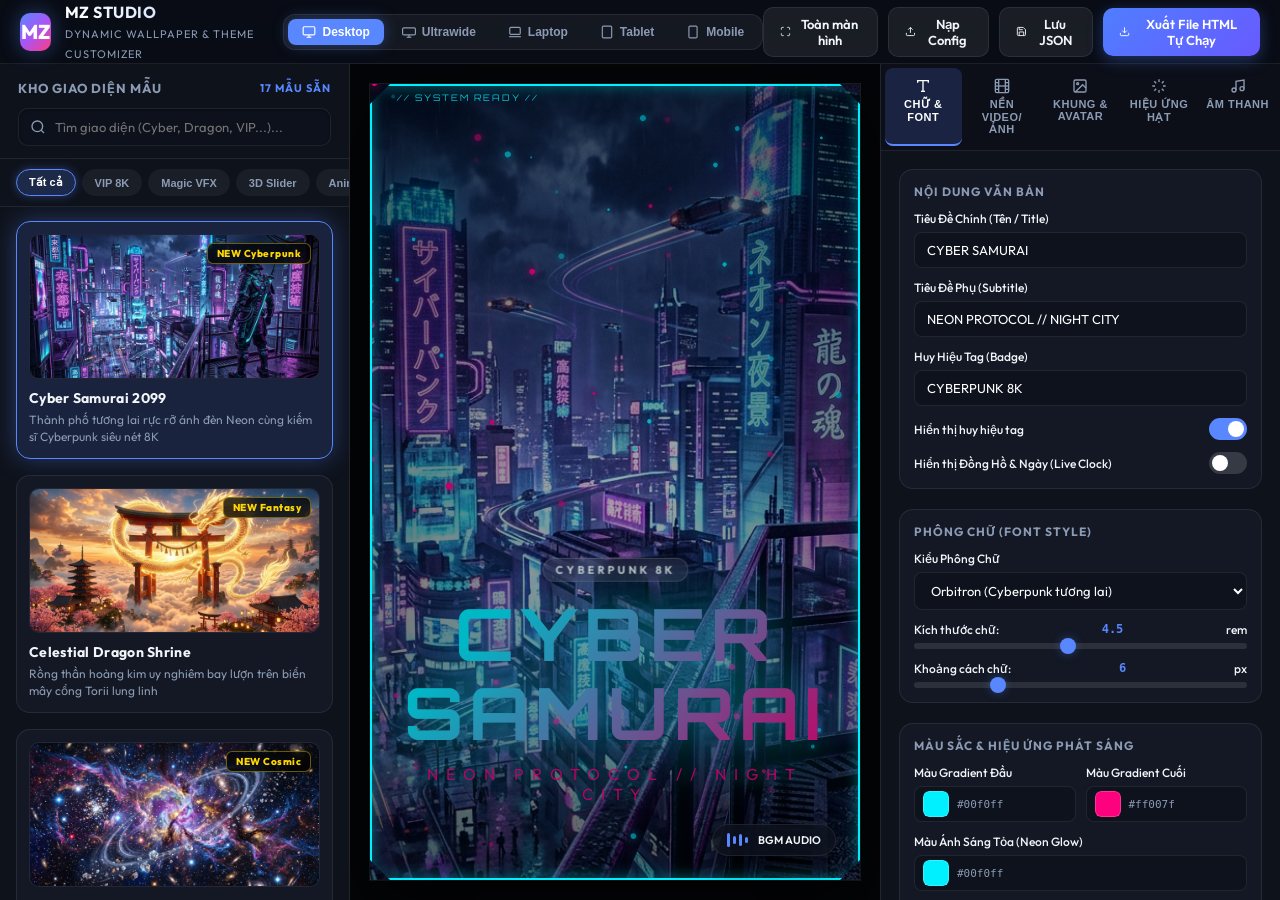
==== index.html @ a90c3aea "demo src" ====
<!DOCTYPE html>
<html lang="vi">
<head>
    <meta charset="UTF-8">
    <meta name="viewport" content="width=device-width, initial-scale=1.0">
    <title>MZ Studio - Trình Tùy Chỉnh & Đóng Gói Giao Diện Wallpaper Động</title>
    <meta name="description" content="MZ Studio - Nền tảng đóng gói và tùy biến toàn diện giao diện hình nền động tương tác, đổi tên, font chữ, video nền, ảnh, khung viền và hiệu ứng hạt canvas 60fps.">

    <!-- CSS Design System -->
    <link rel="stylesheet" href="studio/css/fonts.css">
    <link rel="stylesheet" href="studio/css/frames.css">
    <link rel="stylesheet" href="studio/css/studio.css">
</head>
<body>
    <!-- 1. Top Header -->
    <header class="app-header">
        <div class="brand-section">
            <div class="brand-logo">MZ</div>
            <div class="brand-info">
                <h1>MZ STUDIO</h1>
                <span>Dynamic Wallpaper & Theme Customizer</span>
            </div>
        </div>

        <!-- Center Viewport Switcher -->
        <div class="device-switcher">
            <button class="device-btn active" data-view="desktop" title="Chế độ Màn hình Desktop (16:9)">
                <svg width="14" height="14" viewBox="0 0 24 24" fill="none" stroke="currentColor" stroke-width="2"><rect x="2" y="3" width="20" height="14" rx="2"/><line x1="8" y1="21" x2="16" y2="21"/><line x1="12" y1="17" x2="12" y2="21"/></svg>
                Desktop
            </button>
            <button class="device-btn" data-view="ultrawide" title="Chế độ Ultrawide (21:9)">
                <svg width="14" height="14" viewBox="0 0 24 24" fill="none" stroke="currentColor" stroke-width="2"><rect x="1" y="5" width="22" height="12" rx="2"/><line x1="8" y1="21" x2="16" y2="21"/><line x1="12" y1="17" x2="12" y2="21"/></svg>
                Ultrawide
            </button>
            <button class="device-btn" data-view="laptop" title="Chế độ Laptop (1366x768)">
                <svg width="14" height="14" viewBox="0 0 24 24" fill="none" stroke="currentColor" stroke-width="2"><rect x="3" y="4" width="18" height="12" rx="2"/><path d="M2 20h20"/></svg>
                Laptop
            </button>
            <button class="device-btn" data-view="tablet" title="Chế độ Máy tính bảng (Tablet)">
                <svg width="14" height="14" viewBox="0 0 24 24" fill="none" stroke="currentColor" stroke-width="2"><rect x="4" y="2" width="16" height="20" rx="2"/><line x1="12" y1="18" x2="12.01" y2="18"/></svg>
                Tablet
            </button>
            <button class="device-btn" data-view="mobile" title="Chế độ Điện thoại (Mobile)">
                <svg width="14" height="14" viewBox="0 0 24 24" fill="none" stroke="currentColor" stroke-width="2"><rect x="5" y="2" width="14" height="20" rx="2"/><line x1="12" y1="18" x2="12.01" y2="18"/></svg>
                Mobile
            </button>
        </div>

        <!-- Header Actions -->
        <div class="header-actions">
            <button class="btn btn-secondary" id="btn-fullscreen" title="Xem toàn màn hình (Phím F)">
                <svg width="15" height="15" viewBox="0 0 24 24" fill="none" stroke="currentColor" stroke-width="2"><path d="M8 3H5a2 2 0 0 0-2 2v3m18 0V5a2 2 0 0 0-2-2h-3m0 18h3a2 2 0 0 0 2-2v-3M3 16v3a2 2 0 0 0 2 2h3"/></svg>
                Toàn màn hình
            </button>
            <button class="btn btn-secondary" id="btn-import-json" title="Nhập cấu hình preset JSON">
                <svg width="15" height="15" viewBox="0 0 24 24" fill="none" stroke="currentColor" stroke-width="2"><path d="M21 15v4a2 2 0 0 1-2 2H5a2 2 0 0 1-2-2v-4"/><polyline points="17 8 12 3 7 8"/><line x1="12" y1="3" x2="12" y2="15"/></svg>
                Nạp Config
            </button>
            <button class="btn btn-secondary" id="btn-export-json" title="Lưu cấu hình preset JSON">
                <svg width="15" height="15" viewBox="0 0 24 24" fill="none" stroke="currentColor" stroke-width="2"><path d="M19 21H5a2 2 0 0 1-2-2V5a2 2 0 0 1 2-2h11l5 5v11a2 2 0 0 1-2 2z"/><polyline points="17 21 17 13 7 13 7 21"/><polyline points="7 3 7 8 15 8"/></svg>
                Lưu JSON
            </button>
            <button class="btn btn-primary" id="btn-export-html" title="Xuất file HTML độc lập chứa đầy đủ code & thiết lập của bạn">
                <svg width="15" height="15" viewBox="0 0 24 24" fill="none" stroke="currentColor" stroke-width="2"><path d="M21 15v4a2 2 0 0 1-2 2H5a2 2 0 0 1-2-2v-4"/><polyline points="7 10 12 15 17 10"/><line x1="12" y1="15" x2="12" y2="3"/></svg>
                Xuất File HTML Tự Chạy
            </button>
            <input type="file" id="json-file-input" accept=".json" style="display: none;">
        </div>
    </header>

    <!-- 2. Main Studio Layout -->
    <main class="app-layout">
        <!-- Left Sidebar: Template Catalog -->
        <aside class="sidebar-templates">
            <div class="sidebar-header">
                <div class="sidebar-title">
                    <span>Kho Giao Diện Mẫu</span>
                    <span style="font-size: 11px; color: var(--primary);">17 Mẫu Sẵn</span>
                </div>
                <div class="search-box">
                    <svg viewBox="0 0 24 24" fill="none" stroke="currentColor" stroke-width="2"><circle cx="11" cy="11" r="8"/><line x1="21" y1="21" x2="16.65" y2="16.65"/></svg>
                    <input type="text" id="template-search" placeholder="Tìm giao diện (Cyber, Dragon, VIP...)...">
                </div>
            </div>

            <!-- Category Filter Tags -->
            <div class="filter-tabs" id="filter-tabs">
                <button class="filter-tag active" data-filter="all">Tất cả</button>
                <button class="filter-tag" data-filter="vip">VIP 8K</button>
                <button class="filter-tag" data-filter="vfx">Magic VFX</button>
                <button class="filter-tag" data-filter="gallery">3D Slider</button>
                <button class="filter-tag" data-filter="anime">Anime FX</button>
                <button class="filter-tag" data-filter="parallax">Parallax 3D</button>
            </div>

            <!-- Templates List Container -->
            <div class="templates-list" id="templates-list"></div>
        </aside>

        <!-- Center Stage: Realtime Live Viewport -->
        <section class="stage-container">
            <div class="viewport-wrapper viewport-desktop" id="viewport-wrapper">
                <!-- Actual Live Screen Container -->
                <div class="live-screen" id="live-screen">
                    <!-- Background Media -->
                    <div class="live-bg-container">
                        <video id="live-bg-video" autoplay loop muted playsinline src="video/holy.mp4" class="live-bg-video" style="display: none;"></video>
                        <img id="live-bg-image" src="image/cyber_samurai_city.jpg" alt="Live Background" class="live-bg-image">
                        <div class="ambient-backdrop" id="live-ambient-backdrop" style="display: none;"></div>
                        <div class="parallax-wrap" id="live-parallax-wrap" style="display: none;"></div>
                    </div>

                    <!-- Dark Vignette Overlay -->
                    <div class="live-overlay" id="live-overlay"></div>

                    <!-- 60FPS Interactive Canvas -->
                    <canvas id="live-canvas" class="live-canvas"></canvas>

                    <!-- 3D Slider Container -->
                    <div class="slider-3d-wrap" id="live-slider-3d" style="display: none;"></div>
                    <div class="thumb-nav-bar" id="live-thumb-nav" style="display: none;"></div>

                    <!-- Frame & Border Container -->
                    <div class="custom-frame-container frame-cyber-hud" id="live-frame-container" style="position: absolute; top:0; left:0; width:100%; height:100%; pointer-events:none; z-index:10;"></div>

                    <!-- Custom Character Avatar Overlay -->
                    <div class="avatar-overlay-wrapper" id="live-avatar-wrapper" style="display: none;">
                        <img id="live-avatar-img" src="" class="avatar-img-element" alt="Custom Avatar">
                    </div>

                    <!-- Live Clock / Date Widget -->
                    <div id="live-clock-container" style="display: none; position: absolute; top: 30px; left: 50%; transform: translateX(-50%); z-index: 9; text-align: center; pointer-events: none;">
                        <div id="live-clock-time" style="font-family: 'Orbitron', monospace; font-size: 2.2rem; font-weight: 700; color: #fff; text-shadow: 0 0 20px rgba(0, 240, 255, 0.7); letter-spacing: 4px;">00:00:00</div>
                        <div id="live-clock-date" style="font-size: 0.85rem; color: #a5c9ff; text-transform: uppercase; letter-spacing: 3px; margin-top: 4px;">CHỦ NHẬT</div>
                    </div>

                    <!-- Live Typography Text Container -->
                    <div class="live-text-container" id="live-text-container">
                        <span class="live-badge-tag" id="live-badge-tag">CYBERPUNK 8K</span>
                        <h1 class="live-main-title" id="live-main-title">CYBER SAMURAI</h1>
                        <p class="live-sub-title" id="live-sub-title">NEON PROTOCOL // NIGHT CITY</p>
                    </div>

                    <!-- Audio Player Pill -->
                    <div class="audio-player-pill" id="live-audio-pill" title="Nhấp để Phát/Tắt Âm Thanh">
                        <div class="audio-wave">
                            <span></span><span></span><span></span><span></span>
                        </div>
                        <span style="font-size: 11px; font-weight: 600;">BGM AUDIO</span>
                    </div>
                </div>
            </div>
        </section>

        <!-- Right Sidebar: Comprehensive Inspector Customizer -->
        <aside class="inspector-customizer">
            <!-- Inspector Tabs -->
            <nav class="inspector-tabs">
                <button class="tab-btn active" data-tab="tab-text">
                    <svg viewBox="0 0 24 24" fill="none" stroke="currentColor" stroke-width="2"><polyline points="4 7 4 4 20 4 20 7"/><line x1="9" y1="20" x2="15" y2="20"/><line x1="12" y1="4" x2="12" y2="20"/></svg>
                    Chữ & Font
                </button>
                <button class="tab-btn" data-tab="tab-media">
                    <svg viewBox="0 0 24 24" fill="none" stroke="currentColor" stroke-width="2"><rect x="2" y="2" width="20" height="20" rx="2.18" ry="2.18"/><line x1="7" y1="2" x2="7" y2="22"/><line x1="17" y1="2" x2="17" y2="22"/><line x1="2" y1="12" x2="22" y2="12"/><line x1="2" y1="7" x2="7" y2="7"/><line x1="2" y1="17" x2="7" y2="17"/><line x1="17" y1="17" x2="22" y2="17"/><line x1="17" y1="7" x2="22" y2="7"/></svg>
                    Nền Video/Ảnh
                </button>
                <button class="tab-btn" data-tab="tab-frame">
                    <svg viewBox="0 0 24 24" fill="none" stroke="currentColor" stroke-width="2"><rect x="3" y="3" width="18" height="18" rx="2"/><circle cx="8.5" cy="8.5" r="1.5"/><polyline points="21 15 16 10 5 21"/></svg>
                    Khung & Avatar
                </button>
                <button class="tab-btn" data-tab="tab-vfx">
                    <svg viewBox="0 0 24 24" fill="none" stroke="currentColor" stroke-width="2"><path d="M12 2v4M12 18v4M4.93 4.93l2.83 2.83M16.24 16.24l2.83 2.83M2 12h4M18 12h4M4.93 19.07l2.83-2.83M16.24 7.76l2.83-2.83"/></svg>
                    Hiệu Ứng Hạt
                </button>
                <button class="tab-btn" data-tab="tab-audio">
                    <svg viewBox="0 0 24 24" fill="none" stroke="currentColor" stroke-width="2"><path d="M9 18V5l12-2v13"/><circle cx="6" cy="18" r="3"/><circle cx="18" cy="16" r="3"/></svg>
                    Âm Thanh
                </button>
            </nav>

            <!-- Inspector Content Body -->
            <div class="inspector-content">
                <!-- TAB 1: Typography & Text -->
                <div class="tab-panel active" id="tab-text">
                    <div class="control-group">
                        <div class="group-title">Nội Dung Văn Bản</div>
                        <div class="form-row">
                            <label class="form-label" for="input-title">Tiêu Đề Chính (Tên / Title)</label>
                            <input type="text" class="input-text" id="input-title" value="CYBER SAMURAI" placeholder="Nhập tên của bạn...">
                        </div>
                        <div class="form-row">
                            <label class="form-label" for="input-subtitle">Tiêu Đề Phụ (Subtitle)</label>
                            <input type="text" class="input-text" id="input-subtitle" value="NEON PROTOCOL // NIGHT CITY" placeholder="Nhập mô tả / slogan...">
                        </div>
                        <div class="form-row">
                            <label class="form-label" for="input-badge">Huy Hiệu Tag (Badge)</label>
                            <input type="text" class="input-text" id="input-badge" value="CYBERPUNK 8K" placeholder="VD: VIP EDITION, PRO...">
                        </div>
                        <div class="toggle-row">
                            <label class="form-label" for="input-show-badge" style="margin:0;">Hiển thị huy hiệu tag</label>
                            <label class="switch">
                                <input type="checkbox" id="input-show-badge" checked>
                                <span class="slider-switch"></span>
                            </label>
                        </div>
                        <div class="toggle-row">
                            <label class="form-label" for="input-show-clock" style="margin:0;">Hiển thị Đồng Hồ & Ngày (Live Clock)</label>
                            <label class="switch">
                                <input type="checkbox" id="input-show-clock">
                                <span class="slider-switch"></span>
                            </label>
                        </div>
                    </div>

                    <div class="control-group">
                        <div class="group-title">Phông Chữ (Font Style)</div>
                        <div class="form-row">
                            <label class="form-label" for="select-font">Kiểu Phông Chữ</label>
                            <select class="select-input" id="select-font">
                                <option value="'Orbitron', sans-serif">Orbitron (Cyberpunk tương lai)</option>
                                <option value="'Cinzel Decorative', serif">Cinzel Decorative (Hoàng gia quyền quý)</option>
                                <option value="'Great Vibes', cursive">Great Vibes (Nghệ thuật thư pháp mềm mại)</option>
                                <option value="'Dancing Script', cursive">Dancing Script (Viết tay lãng mạn)</option>
                                <option value="'Montserrat', sans-serif">Montserrat (Hiện đại chuẩn quốc tế)</option>
                                <option value="'Playfair Display', serif">Playfair Display (Sang trọng thanh lịch)</option>
                                <option value="'Outfit', sans-serif">Outfit (Tối giản cao cấp)</option>
                                <option value="'Press Start 2P', cursive">Press Start 2P (Pixel Retro 8-bit)</option>
                            </select>
                        </div>
                        <div class="form-row">
                            <label class="form-label" for="slider-font-size">Kích thước chữ: <span class="val-badge" id="slider-font-size-val">4.5</span>rem</label>
                            <input type="range" class="range-slider" id="slider-font-size" min="1.5" max="8.0" step="0.1" value="4.5">
                        </div>
                        <div class="form-row">
                            <label class="form-label" for="slider-letter-spacing">Khoảng cách chữ: <span class="val-badge" id="slider-letter-spacing-val">6</span>px</label>
                            <input type="range" class="range-slider" id="slider-letter-spacing" min="0" max="25" step="1" value="6">
                        </div>
                    </div>

                    <div class="control-group">
                        <div class="group-title">Màu Sắc & Hiệu Ứng Phát Sáng</div>
                        <div class="color-picker-grid">
                            <div class="form-row">
                                <label class="form-label" for="color-start">Màu Gradient Đầu</label>
                                <div class="color-input-wrap">
                                    <input type="color" id="color-start" value="#00f0ff">
                                    <span class="color-hex">#00f0ff</span>
                                </div>
                            </div>
                            <div class="form-row">
                                <label class="form-label" for="color-end">Màu Gradient Cuối</label>
                                <div class="color-input-wrap">
                                    <input type="color" id="color-end" value="#ff007f">
                                    <span class="color-hex">#ff007f</span>
                                </div>
                            </div>
                        </div>
                        <div class="form-row">
                            <label class="form-label" for="color-glow">Màu Ánh Sáng Tỏa (Neon Glow)</label>
                            <div class="color-input-wrap">
                                <input type="color" id="color-glow" value="#00f0ff">
                                <span class="color-hex">#00f0ff</span>
                            </div>
                        </div>
                        <div class="form-row">
                            <label class="form-label" for="slider-glow-blur">Độ Tỏa Sáng (Glow Radius): <span class="val-badge" id="slider-glow-blur-val">30</span>px</label>
                            <input type="range" class="range-slider" id="slider-glow-blur" min="0" max="60" step="1" value="30">
                        </div>
                    </div>

                    <div class="control-group">
                        <div class="group-title">Vị Trí & Căn Lề Chữ</div>
                        <div class="form-row">
                            <label class="form-label">Căn lề (Alignment)</label>
                            <div style="display: flex; gap: 6px;">
                                <button type="button" class="btn btn-secondary align-btn" data-align="left" style="flex:1;">Trái</button>
                                <button type="button" class="btn btn-secondary align-btn active" data-align="center" style="flex:1;">Giữa</button>
                                <button type="button" class="btn btn-secondary align-btn" data-align="right" style="flex:1;">Phải</button>
                            </div>
                        </div>
                        <div class="form-row">
                            <label class="form-label" for="slider-text-y">Vị trí Dọc (Trục Y): <span class="val-badge" id="slider-text-y-val">75</span>%</label>
                            <input type="range" class="range-slider" id="slider-text-y" min="10" max="90" step="1" value="75">
                        </div>
                        <div class="form-row">
                            <label class="form-label" for="slider-text-x">Vị trí Ngang (Trục X): <span class="val-badge" id="slider-text-x-val">50</span>%</label>
                            <input type="range" class="range-slider" id="slider-text-x" min="10" max="90" step="1" value="50">
                        </div>
                    </div>
                </div>

                <!-- TAB 2: Media Backgrounds -->
                <div class="tab-panel" id="tab-media">
                    <div class="control-group">
                        <div class="group-title">Chế Độ Nền</div>
                        <div class="form-row">
                            <label class="form-label" for="select-bg-type">Loại Nền Hiển Thị</label>
                            <select class="select-input" id="select-bg-type">
                                <option value="image">Nền Hình Ảnh Đơn (Single Image 8K)</option>
                                <option value="video">Nền Video MP4 Động (Looping Video)</option>
                                <option value="slider_3d">Thẻ Ảnh 3D Perspective Coverflow (3D Slider)</option>
                                <option value="parallax">Không Gian Đa Lớp 3D (Multi-layer Parallax)</option>
                            </select>
                        </div>
                    </div>

                    <div class="control-group">
                        <div class="group-title">Kho Hình Ảnh Nghệ Thuật 8K & Thư Viện</div>
                        <div class="preset-thumb-grid" id="image-preset-grid"></div>
                        <div class="form-row" style="margin-top:8px;">
                            <label class="form-label" for="input-image-url">Đường Dẫn / Link Hình Ảnh</label>
                            <input type="text" class="input-text" id="input-image-url" value="image/cyber_samurai_city.jpg" placeholder="Nhập đường dẫn ảnh...">
                        </div>
                        <div class="file-dropzone" id="dropzone-image">
                            <svg viewBox="0 0 24 24" fill="none" stroke="currentColor" stroke-width="2"><path d="M21 15v4a2 2 0 0 1-2 2H5a2 2 0 0 1-2-2v-4"/><polyline points="17 8 12 3 7 8"/><line x1="12" y1="3" x2="12" y2="15"/></svg>
                            <p><strong>Tải lên Hình Ảnh PNG/JPG tùy ý</strong> hoặc kéo thả file</p>
                            <input type="file" id="file-image-input" accept="image/*" style="display:none;">
                        </div>
                    </div>

                    <div class="control-group">
                        <div class="group-title">Kho Video Có Sẵn Trong Dự Án</div>
                        <div class="preset-thumb-grid" id="video-preset-grid"></div>
                        <div class="form-row" style="margin-top:8px;">
                            <label class="form-label" for="input-video-url">Đường Dẫn / Link Video Trực Tiếp</label>
                            <input type="text" class="input-text" id="input-video-url" value="video/holy.mp4" placeholder="Nhập đường dẫn video...">
                        </div>
                        <div class="file-dropzone" id="dropzone-video">
                            <svg viewBox="0 0 24 24" fill="none" stroke="currentColor" stroke-width="2"><path d="M21 15v4a2 2 0 0 1-2 2H5a2 2 0 0 1-2-2v-4"/><polyline points="17 8 12 3 7 8"/><line x1="12" y1="3" x2="12" y2="15"/></svg>
                            <p><strong>Tải lên Video MP4 tùy ý</strong> hoặc kéo thả file vào đây</p>
                            <input type="file" id="file-video-input" accept="video/mp4,video/webm" style="display:none;">
                        </div>
                    </div>

                    <div class="control-group">
                        <div class="group-title">Cấu Hình Lớp Parallax 3D (Nếu chọn Parallax)</div>
                        <div class="form-row">
                            <label class="form-label" for="input-parallax-layer-0">Lớp 1: Hậu cảnh xa (Bầu trời/Núi)</label>
                            <input type="text" class="input-text" id="input-parallax-layer-0" placeholder="Link ảnh hậu cảnh...">
                        </div>
                        <div class="form-row">
                            <label class="form-label" for="input-parallax-layer-1">Lớp 2: Trung cảnh (Rừng/Công trình)</label>
                            <input type="text" class="input-text" id="input-parallax-layer-1" placeholder="Link ảnh trung cảnh (PNG)...">
                        </div>
                    </div>

                    <div class="control-group">
                        <div class="group-title">Bộ Lọc Màu & Độ Sáng Video/Ảnh</div>
                        <div class="form-row">
                            <label class="form-label" for="slider-brightness">Độ sáng (Brightness): <span class="val-badge" id="slider-brightness-val">1.05</span></label>
                            <input type="range" class="range-slider" id="slider-brightness" min="0.3" max="2.0" step="0.05" value="1.05">
                        </div>
                        <div class="form-row">
                            <label class="form-label" for="slider-contrast">Độ tương phản (Contrast): <span class="val-badge" id="slider-contrast-val">1.1</span></label>
                            <input type="range" class="range-slider" id="slider-contrast" min="0.5" max="2.0" step="0.05" value="1.1">
                        </div>
                        <div class="form-row">
                            <label class="form-label" for="slider-saturation">Độ bão hòa (Saturation): <span class="val-badge" id="slider-saturation-val">1.0</span></label>
                            <input type="range" class="range-slider" id="slider-saturation" min="0.0" max="2.5" step="0.1" value="1.0">
                        </div>
                        <div class="form-row">
                            <label class="form-label" for="slider-hue">Xoay đổi tông màu (Hue Rotate): <span class="val-badge" id="slider-hue-val">0</span>°</label>
                            <input type="range" class="range-slider" id="slider-hue" min="-180" max="180" step="5" value="0">
                        </div>
                        <div class="form-row">
                            <label class="form-label" for="slider-vignette">Lớp phủ tối viền (Radial Vignette): <span class="val-badge" id="slider-vignette-val">0.6</span></label>
                            <input type="range" class="range-slider" id="slider-vignette" min="0" max="1" step="0.05" value="0.6">
                        </div>
                    </div>
                </div>

                <!-- TAB 3: Frames & Avatar Overlay -->
                <div class="tab-panel" id="tab-frame">
                    <div class="control-group">
                        <div class="group-title">Kiểu Khung Viền Tùy Chỉnh (Custom Frames)</div>
                        <div class="form-row">
                            <label class="form-label" for="select-frame-style">Chọn Kiểu Khung</label>
                            <select class="select-input" id="select-frame-style">
                                <option value="frame-cyber-hud">Khung Cyberpunk Neon HUD (Công nghệ cao)</option>
                                <option value="frame-luxury-gold">Khung Hoàng Gia Mạ Vàng (Luxury Gold Border)</option>
                                <option value="frame-glass-luxe">Thẻ Thủy Tinh Mờ Kính (Glassmorphism Card)</option>
                                <option value="frame-holographic">Khung Cầu Vồng Quang Phổ (Holographic RGB)</option>
                                <option value="frame-anime-glow">Khung Phong Cách Anime Hồng Neon (Anime Aura)</option>
                                <option value="frame-minimalist">Khung Tối Giản Viền Mảnh (Minimal Border)</option>
                                <option value="frame-none">Không có khung (Tràn màn hình full-bleed)</option>
                            </select>
                        </div>
                        <div class="form-row">
                            <label class="form-label" for="color-frame">Màu Sắc Khung Viền</label>
                            <div class="color-input-wrap">
                                <input type="color" id="color-frame" value="#00f0ff">
                                <span class="color-hex">#00f0ff</span>
                            </div>
                        </div>
                        <div class="form-row">
                            <label class="form-label" for="slider-frame-width">Độ dày viền khung: <span class="val-badge" id="slider-frame-width-val">2</span>px</label>
                            <input type="range" class="range-slider" id="slider-frame-width" min="1" max="10" step="1" value="2">
                        </div>
                    </div>

                    <div class="control-group">
                        <div class="group-title">Avatar / Nhân Vật Tách Nền (PNG Overlay)</div>
                        <div class="toggle-row">
                            <label class="form-label" for="input-show-avatar" style="margin:0;">Bật lớp ảnh Avatar/Nhân vật</label>
                            <label class="switch">
                                <input type="checkbox" id="input-show-avatar">
                                <span class="slider-switch"></span>
                            </label>
                        </div>
                        <div class="file-dropzone" id="dropzone-avatar" style="margin-top:8px;">
                            <svg viewBox="0 0 24 24" fill="none" stroke="currentColor" stroke-width="2"><circle cx="12" cy="12" r="10"/><path d="M12 8v8"/><path d="M8 12h8"/></svg>
                            <p><strong>Tải lên ảnh PNG trong suốt (Avatar/Nhân vật)</strong></p>
                            <input type="file" id="file-avatar-input" accept="image/png,image/webp,image/gif" style="display:none;">
                        </div>
                        <div class="form-row">
                            <label class="form-label" for="slider-avatar-scale">Tỉ lệ kích thước (Scale): <span class="val-badge" id="slider-avatar-scale-val">1.0</span>x</label>
                            <input type="range" class="range-slider" id="slider-avatar-scale" min="0.3" max="2.5" step="0.05" value="1.0">
                        </div>
                        <div class="form-row">
                            <label class="form-label" for="slider-avatar-x">Vị trí Ngang (X): <span class="val-badge" id="slider-avatar-x-val">50</span>%</label>
                            <input type="range" class="range-slider" id="slider-avatar-x" min="0" max="100" step="1" value="50">
                        </div>
                        <div class="form-row">
                            <label class="form-label" for="slider-avatar-y">Vị trí Dọc (Y): <span class="val-badge" id="slider-avatar-y-val">50</span>%</label>
                            <input type="range" class="range-slider" id="slider-avatar-y" min="0" max="100" step="1" value="50">
                        </div>
                        <div class="toggle-row">
                            <label class="form-label" for="input-avatar-floating" style="margin:0;">Hiệu ứng lượn sóng bồng bềnh (Floating anim)</label>
                            <label class="switch">
                                <input type="checkbox" id="input-avatar-floating" checked>
                                <span class="slider-switch"></span>
                            </label>
                        </div>
                    </div>
                </div>

                <!-- TAB 4: Particle & Canvas VFX -->
                <div class="tab-panel" id="tab-vfx">
                    <div class="control-group">
                        <div class="group-title">Cấu Hình Hạt Tương Tác (VFX Engine)</div>
                        <div class="form-row">
                            <label class="form-label" for="select-particle-type">Loại Hiệu Ứng Hạt</label>
                            <select class="select-input" id="select-particle-type">
                                <option value="cyber_sparks">Tia Lửa Năng Lượng Neon (Cyber Sparks & Shards)</option>
                                <option value="gold_dust">Bụi Sao Vàng Ma Thuật (Golden Magic Dust)</option>
                                <option value="constellation">Mạng Lưới Chòm Sao Nối Dây (Constellation Network)</option>
                                <option value="sparkles">Ánh Sao Lấp Lánh 4 Cánh (Sparkling Stars)</option>
                                <option value="sakura">Cánh Hoa Anh Đào Rơi (Falling Sakura Petals)</option>
                                <option value="bokeh">Đốm Sáng Trôi Bồng Bềnh (Bokeh Fireflies)</option>
                            </select>
                        </div>
                        <div class="form-row">
                            <label class="form-label" for="slider-particle-count">Mật độ số lượng hạt: <span class="val-badge" id="slider-particle-count-val">85</span></label>
                            <input type="range" class="range-slider" id="slider-particle-count" min="10" max="220" step="5" value="85">
                        </div>
                        <div class="form-row">
                            <label class="form-label" for="slider-particle-speed">Tốc độ bay của hạt: <span class="val-badge" id="slider-particle-speed-val">1.5</span>x</label>
                            <input type="range" class="range-slider" id="slider-particle-speed" min="0.2" max="3.0" step="0.1" value="1.5">
                        </div>
                    </div>

                    <div class="control-group">
                        <div class="group-title">Màu Sắc Hạt</div>
                        <div class="color-picker-grid">
                            <div class="form-row">
                                <label class="form-label" for="color-particle-1">Màu Chủ Đạo</label>
                                <div class="color-input-wrap">
                                    <input type="color" id="color-particle-1" value="#00f0ff">
                                    <span class="color-hex">#00f0ff</span>
                                </div>
                            </div>
                            <div class="form-row">
                                <label class="form-label" for="color-particle-2">Màu Phụ</label>
                                <div class="color-input-wrap">
                                    <input type="color" id="color-particle-2" value="#ff007f">
                                    <span class="color-hex">#ff007f</span>
                                </div>
                            </div>
                        </div>
                        <div class="form-row">
                            <label class="form-label" for="select-particle-interaction">Phản Hồi Chuột</label>
                            <select class="select-input" id="select-particle-interaction">
                                <option value="repel">Đẩy hạt ra xa khi chuột lại gần (Repel)</option>
                                <option value="attract">Hút hạt về phía con trỏ chuột (Attract)</option>
                            </select>
                        </div>
                    </div>
                </div>

                <!-- TAB 5: Audio & Ambient Sound -->
                <div class="tab-panel" id="tab-audio">
                    <div class="control-group">
                        <div class="group-title">Nhạc Nền Không Gian (Background Audio)</div>
                        <div class="toggle-row">
                            <label class="form-label" for="input-audio-enabled" style="margin:0;">Bật Nhạc Nền (BGM)</label>
                            <label class="switch">
                                <input type="checkbox" id="input-audio-enabled">
                                <span class="slider-switch"></span>
                            </label>
                        </div>
                        <div class="form-row" style="margin-top:8px;">
                            <label class="form-label" for="input-audio-url">Link URL Âm Thanh / Nhạc Nền MP3</label>
                            <input type="text" class="input-text" id="input-audio-url" placeholder="Nhập link file audio mp3...">
                        </div>
                        <div class="file-dropzone" id="dropzone-audio">
                            <svg viewBox="0 0 24 24" fill="none" stroke="currentColor" stroke-width="2"><path d="M9 18V5l12-2v13"/><circle cx="6" cy="18" r="3"/><circle cx="18" cy="16" r="3"/></svg>
                            <p><strong>Tải lên file âm thanh MP3/WAV</strong></p>
                            <input type="file" id="file-audio-input" accept="audio/*" style="display:none;">
                        </div>
                        <div class="form-row">
                            <label class="form-label" for="slider-audio-volume">Âm lượng (Volume): <span class="val-badge" id="slider-audio-volume-val">0.7</span></label>
                            <input type="range" class="range-slider" id="slider-audio-volume" min="0" max="1" step="0.05" value="0.7">
                        </div>
                    </div>
                </div>
            </div>
        </aside>
    </main>

    <!-- Hidden Background Audio Element -->
    <audio id="studio-audio" loop></audio>

    <!-- Toast Notification Container -->
    <div class="toast-container" id="toast-container"></div>

    <!-- Application JavaScript Engine -->
    <script src="studio/js/templates-data.js"></script>
    <script src="studio/js/particles-engine.js"></script>
    <script src="studio/js/customizer-core.js"></script>
    <script src="studio/js/export-engine.js"></script>
    <script src="studio/js/studio-app.js"></script>
</body>
</html>
---- studio/css/fonts.css ----
@import url('https://fonts.googleapis.com/css2?family=Cinzel+Decorative:wght@700;900&family=Dancing+Script:wght@700&family=Great+Vibes&family=Inter:wght@300;400;500;600;700;800&family=Montserrat:ital,wght@0,300;0,400;0,600;0,800;1,300&family=Orbitron:wght@400;700;900&family=Outfit:wght@300;400;600;700;800&family=Playfair+Display:ital,wght@0,600;0,800;1,600&family=Press+Start+2P&display=swap');

.font-great-vibes { font-family: 'Great Vibes', cursive; }
.font-cinzel { font-family: 'Cinzel Decorative', serif; }
.font-montserrat { font-family: 'Montserrat', sans-serif; }
.font-orbitron { font-family: 'Orbitron', sans-serif; }
.font-dancing { font-family: 'Dancing Script', cursive; }
.font-playfair { font-family: 'Playfair Display', serif; }
.font-outfit { font-family: 'Outfit', sans-serif; }
.font-pixel { font-family: 'Press Start 2P', cursive; }
.font-inter { font-family: 'Inter', sans-serif; }
---- studio/css/frames.css ----
/* ===================================================
   LUMIERE FRAMES & BORDER STYLES
   =================================================== */

.custom-frame-container {
    position: relative;
    box-sizing: border-box;
    transition: all 0.4s cubic-bezier(0.16, 1, 0.3, 1);
}

/* 1. None / Full Bleed */
.frame-none {
    border: none;
    box-shadow: none;
    background: transparent;
}

/* 2. Luxury Gold Frame */
.frame-luxury-gold {
    border: 2px solid #e2b755;
    border-image: linear-gradient(135deg, #ffe082 0%, #d4af37 50%, #8c6d23 100%) 1;
    box-shadow: 0 0 30px rgba(212, 175, 55, 0.35), inset 0 0 20px rgba(212, 175, 55, 0.15);
    position: relative;
}
.frame-luxury-gold::before,
.frame-luxury-gold::after {
    content: '';
    position: absolute;
    width: 24px;
    height: 24px;
    border: 2px solid #ffd700;
    pointer-events: none;
}
.frame-luxury-gold::before {
    top: -6px; left: -6px;
    border-right: none; border-bottom: none;
}
.frame-luxury-gold::after {
    bottom: -6px; right: -6px;
    border-left: none; border-top: none;
}

/* 3. Cyberpunk HUD Neon Frame */
.frame-cyber-hud {
    border: 1.5px solid var(--frame-color, #00f0ff);
    background: rgba(0, 15, 30, 0.25);
    box-shadow: 0 0 25px var(--frame-glow, rgba(0, 240, 255, 0.4)), inset 0 0 15px var(--frame-glow, rgba(0, 240, 255, 0.2));
    clip-path: polygon(0 20px, 20px 0, calc(100% - 20px) 0, 100% 20px, 100% calc(100% - 20px), calc(100% - 20px) 100%, 20px 100%, 0 calc(100% - 20px));
    position: relative;
}
.frame-cyber-hud::before {
    content: '// SYSTEM READY //';
    position: absolute;
    top: 6px;
    left: 25px;
    font-family: 'Orbitron', monospace;
    font-size: 9px;
    letter-spacing: 2px;
    color: var(--frame-color, #00f0ff);
    opacity: 0.8;
}

/* 4. Glassmorphism Luxe Card */
.frame-glass-luxe {
    background: rgba(255, 255, 255, 0.05);
    backdrop-filter: blur(16px) saturate(180%);
    -webkit-backdrop-filter: blur(16px) saturate(180%);
    border: 1px solid rgba(255, 255, 255, 0.18);
    border-radius: 24px;
    box-shadow: 0 20px 50px rgba(0, 0, 0, 0.6), inset 0 1px 1px rgba(255, 255, 255, 0.3);
}

/* 5. Holographic RGB Cycle */
.frame-holographic {
    position: relative;
    border-radius: 20px;
    border: 2px solid transparent;
    background: linear-gradient(135deg, rgba(20, 20, 35, 0.6), rgba(10, 10, 20, 0.8)) padding-box,
                linear-gradient(45deg, #ff007f, #7928ca, #0070f3, #00dfd8, #7928ca, #ff007f) border-box;
    background-size: 300% 300%;
    animation: holo-border-anim 8s linear infinite;
    box-shadow: 0 0 35px rgba(121, 40, 202, 0.35);
}
@keyframes holo-border-anim {
    0% { background-position: 0% 50%; }
    50% { background-position: 100% 50%; }
    100% { background-position: 0% 50%; }
}

/* 6. Anime Aesthetic Card */
.frame-anime-glow {
    border-radius: 28px;
    border: 2px solid #ff7bcf;
    background: radial-gradient(circle at top right, rgba(255, 123, 207, 0.15), rgba(20, 10, 30, 0.4));
    box-shadow: 0 0 35px rgba(255, 123, 207, 0.4), inset 0 0 20px rgba(255, 123, 207, 0.2);
}

/* 7. Minimalist Clean */
.frame-minimalist {
    border: 1px solid rgba(255, 255, 255, 0.3);
    border-radius: 12px;
    box-shadow: 0 10px 30px rgba(0,0,0,0.5);
}

/* Floating Avatar Overlay */
.avatar-overlay-wrapper {
    position: absolute;
    pointer-events: none;
    z-index: 15;
    transition: all 0.5s cubic-bezier(0.16, 1, 0.3, 1);
}
.avatar-floating {
    animation: avatar-float-anim 4s ease-in-out infinite alternate;
}
@keyframes avatar-float-anim {
    0% { transform: translateY(0px) rotate(0deg); }
    100% { transform: translateY(-14px) rotate(1.5deg); }
}

.avatar-img-element {
    max-width: 100%;
    height: auto;
    object-fit: contain;
    filter: drop-shadow(0 15px 25px rgba(0, 0, 0, 0.7));
}
---- studio/css/studio.css ----
/* ===================================================
   LUMIERE STUDIO - DESIGN SYSTEM & STUDIO STYLES
   =================================================== */

:root {
    --bg-dark: #07090e;
    --bg-surface: #0e121b;
    --bg-card: rgba(22, 28, 41, 0.7);
    --bg-input: rgba(14, 18, 28, 0.85);
    --border-color: rgba(255, 255, 255, 0.08);
    --border-focus: rgba(99, 140, 255, 0.6);
    --primary: #5887ff;
    --primary-hover: #7ba3ff;
    --primary-glow: rgba(88, 135, 255, 0.35);
    --accent-gold: #ffb944;
    --accent-cyan: #00f0ff;
    --accent-pink: #ff5e9c;
    --accent-purple: #9b51e0;
    --text-main: #f1f5f9;
    --text-muted: #8b9bb4;
    --text-dim: #50617b;
    --radius-sm: 8px;
    --radius-md: 14px;
    --radius-lg: 20px;
    --sidebar-width: 320px;
    --inspector-width: 400px;
    --header-height: 64px;
    --font-ui: 'Outfit', 'Inter', -apple-system, BlinkMacSystemFont, sans-serif;
}

* {
    margin: 0;
    padding: 0;
    box-sizing: border-box;
}

body {
    background-color: var(--bg-dark);
    color: var(--text-main);
    font-family: var(--font-ui);
    height: 100vh;
    width: 100vw;
    overflow: hidden;
    display: flex;
    flex-direction: column;
    user-select: none;
}

/* Custom Scrollbars */
::-webkit-scrollbar {
    width: 6px;
    height: 6px;
}
::-webkit-scrollbar-track {
    background: transparent;
}
::-webkit-scrollbar-thumb {
    background: rgba(255, 255, 255, 0.12);
    border-radius: 4px;
}
::-webkit-scrollbar-thumb:hover {
    background: rgba(255, 255, 255, 0.25);
}

/* Top App Header */
.app-header {
    height: var(--header-height);
    background: rgba(10, 14, 23, 0.85);
    backdrop-filter: blur(20px);
    -webkit-backdrop-filter: blur(20px);
    border-bottom: 1px solid var(--border-color);
    display: flex;
    align-items: center;
    justify-content: space-between;
    padding: 0 20px;
    z-index: 100;
    flex-shrink: 0;
}

.brand-section {
    display: flex;
    align-items: center;
    gap: 14px;
}

.brand-logo {
    width: 38px;
    height: 38px;
    border-radius: 10px;
    background: linear-gradient(135deg, #5887ff 0%, #a855f7 50%, #ff3b80 100%);
    display: flex;
    align-items: center;
    justify-content: center;
    box-shadow: 0 0 20px rgba(88, 135, 255, 0.4);
    color: #fff;
    font-size: 20px;
    font-weight: 800;
}

.brand-info h1 {
    font-size: 16px;
    font-weight: 700;
    letter-spacing: 0.5px;
    background: linear-gradient(to right, #ffffff, #a5c9ff);
    -webkit-background-clip: text;
    -webkit-text-fill-color: transparent;
}

.brand-info span {
    font-size: 11px;
    color: var(--text-muted);
    letter-spacing: 1px;
    text-transform: uppercase;
}

/* Header Center Device Switcher */
.device-switcher {
    display: flex;
    background: rgba(255, 255, 255, 0.05);
    padding: 4px;
    border-radius: 12px;
    border: 1px solid var(--border-color);
    gap: 4px;
}

.device-btn {
    background: transparent;
    border: none;
    color: var(--text-muted);
    padding: 6px 14px;
    border-radius: 8px;
    font-size: 12px;
    font-weight: 600;
    cursor: pointer;
    display: flex;
    align-items: center;
    gap: 6px;
    transition: all 0.2s ease;
}

.device-btn:hover {
    color: #fff;
    background: rgba(255, 255, 255, 0.08);
}

.device-btn.active {
    background: var(--primary);
    color: #fff;
    box-shadow: 0 0 15px var(--primary-glow);
}

/* Header Actions */
.header-actions {
    display: flex;
    align-items: center;
    gap: 10px;
}

.btn {
    padding: 8px 16px;
    border-radius: 10px;
    font-size: 13px;
    font-weight: 600;
    cursor: pointer;
    border: none;
    display: inline-flex;
    align-items: center;
    gap: 8px;
    transition: all 0.25s cubic-bezier(0.16, 1, 0.3, 1);
    font-family: inherit;
}

.btn-secondary {
    background: rgba(255, 255, 255, 0.07);
    color: var(--text-main);
    border: 1px solid var(--border-color);
}
.btn-secondary:hover {
    background: rgba(255, 255, 255, 0.13);
    border-color: rgba(255, 255, 255, 0.2);
    transform: translateY(-1px);
}

.btn-primary {
    background: linear-gradient(135deg, #4f7eff 0%, #685aff 100%);
    color: #fff;
    box-shadow: 0 4px 15px rgba(79, 126, 255, 0.35);
}
.btn-primary:hover {
    background: linear-gradient(135deg, #638cff 0%, #7b6eff 100%);
    box-shadow: 0 6px 20px rgba(79, 126, 255, 0.55);
    transform: translateY(-1px);
}

.btn-accent {
    background: linear-gradient(135deg, #ff5e9c 0%, #ff8950 100%);
    color: #fff;
    box-shadow: 0 4px 15px rgba(255, 94, 156, 0.35);
}
.btn-accent:hover {
    transform: translateY(-1px);
    box-shadow: 0 6px 20px rgba(255, 94, 156, 0.55);
}

/* App Main Layout Grid */
.app-layout {
    display: flex;
    flex: 1;
    height: calc(100vh - var(--header-height));
    position: relative;
    overflow: hidden;
}

/* Left Sidebar - Template Library */
.sidebar-templates {
    width: 350px;
    background: var(--bg-surface);
    border-right: 1px solid var(--border-color);
    display: flex;
    flex-direction: column;
    flex-shrink: 0;
    transition: transform 0.3s ease;
    z-index: 20;
    overflow: hidden;
}

.sidebar-header {
    padding: 16px 18px 12px;
    border-bottom: 1px solid var(--border-color);
    flex-shrink: 0;
}

.sidebar-title {
    font-size: 13px;
    font-weight: 700;
    text-transform: uppercase;
    letter-spacing: 1px;
    color: var(--text-muted);
    margin-bottom: 12px;
    display: flex;
    justify-content: space-between;
    align-items: center;
}

.search-box {
    position: relative;
    width: 100%;
}
.search-box input {
    width: 100%;
    background: var(--bg-input);
    border: 1px solid var(--border-color);
    border-radius: 10px;
    padding: 10px 14px 10px 36px;
    color: #fff;
    font-size: 13px;
    outline: none;
    font-family: inherit;
    transition: all 0.2s;
    box-shadow: inset 0 1px 3px rgba(0, 0, 0, 0.4);
}
.search-box input:focus {
    border-color: var(--primary);
    box-shadow: 0 0 12px var(--primary-glow);
    background: rgba(18, 24, 38, 0.95);
}
.search-box svg {
    position: absolute;
    left: 12px;
    top: 50%;
    transform: translateY(-50%);
    width: 16px;
    height: 16px;
    color: var(--text-muted);
    pointer-events: none;
}

/* Filter Tags */
.filter-tabs {
    display: flex;
    gap: 6px;
    padding: 10px 16px;
    overflow-x: auto;
    border-bottom: 1px solid var(--border-color);
    flex-shrink: 0;
}
.filter-tag {
    padding: 6px 12px;
    border-radius: 20px;
    font-size: 11px;
    font-weight: 700;
    background: rgba(255, 255, 255, 0.05);
    color: var(--text-muted);
    border: 1px solid transparent;
    cursor: pointer;
    white-space: nowrap;
    transition: all 0.2s;
}
.filter-tag:hover, .filter-tag.active {
    color: #fff;
    background: rgba(88, 135, 255, 0.2);
    border-color: var(--primary);
    box-shadow: 0 0 10px var(--primary-glow);
}

/* Template Card List */
.templates-list {
    flex: 1;
    overflow-y: auto;
    padding: 14px 16px;
    display: flex;
    flex-direction: column;
    gap: 16px;
}

.template-card {
    background: var(--bg-card);
    border: 1px solid var(--border-color);
    border-radius: var(--radius-md);
    padding: 12px;
    cursor: pointer;
    transition: all 0.25s cubic-bezier(0.16, 1, 0.3, 1);
    position: relative;
    overflow: hidden;
    flex-shrink: 0;
    display: flex;
    flex-direction: column;
}
.template-card:hover {
    border-color: rgba(255, 255, 255, 0.3);
    transform: translateY(-3px);
    box-shadow: 0 12px 30px rgba(0, 0, 0, 0.6);
    background: rgba(26, 34, 52, 0.85);
}
.template-card.active {
    border-color: var(--primary);
    background: rgba(88, 135, 255, 0.15);
    box-shadow: 0 0 25px var(--primary-glow);
}

.template-thumb {
    width: 100%;
    height: 145px;
    min-height: 145px;
    border-radius: 10px;
    background: #101522;
    display: flex;
    align-items: center;
    justify-content: center;
    position: relative;
    overflow: hidden;
    flex-shrink: 0;
    border: 1px solid rgba(255, 255, 255, 0.08);
}
.template-thumb img {
    width: 100%;
    height: 100%;
    object-fit: cover;
    transition: transform 0.4s ease;
    display: block;
}
.template-card:hover .template-thumb img {
    transform: scale(1.06);
}
.template-badge {
    position: absolute;
    top: 8px;
    right: 8px;
    background: rgba(0, 0, 0, 0.75);
    backdrop-filter: blur(8px);
    font-size: 10px;
    font-weight: 800;
    padding: 3px 9px;
    border-radius: 6px;
    color: #ffd700;
    border: 1px solid rgba(255, 215, 0, 0.4);
    letter-spacing: 0.5px;
    z-index: 2;
}
.template-info {
    margin-top: 10px;
    display: flex;
    flex-direction: column;
    gap: 4px;
}
.template-name {
    font-size: 14px;
    font-weight: 700;
    color: var(--text-main);
    display: flex;
    justify-content: space-between;
    align-items: center;
    letter-spacing: 0.3px;
}
.template-desc {
    font-size: 12px;
    line-height: 1.45;
    color: var(--text-muted);
}

/* Center Live Canvas Stage */
.stage-container {
    flex: 1;
    display: flex;
    flex-direction: column;
    align-items: center;
    justify-content: center;
    background: #040508;
    position: relative;
    overflow: hidden;
    padding: 20px;
}

/* Floating Stage Toolbar */
.stage-toolbar {
    position: absolute;
    top: 20px;
    z-index: 30;
    display: flex;
    gap: 8px;
    background: rgba(14, 18, 28, 0.75);
    backdrop-filter: blur(16px);
    border: 1px solid var(--border-color);
    padding: 6px 12px;
    border-radius: 30px;
    box-shadow: 0 10px 30px rgba(0, 0, 0, 0.5);
}

.stage-tool-btn {
    background: transparent;
    border: none;
    color: var(--text-muted);
    font-size: 12px;
    font-weight: 600;
    cursor: pointer;
    padding: 6px 12px;
    border-radius: 20px;
    display: flex;
    align-items: center;
    gap: 6px;
    transition: all 0.2s;
}
.stage-tool-btn:hover {
    color: #fff;
    background: rgba(255, 255, 255, 0.1);
}
.stage-tool-btn.active {
    background: var(--primary);
    color: #fff;
}

/* The Live Viewport Frame */
.viewport-wrapper {
    position: relative;
    transition: all 0.4s cubic-bezier(0.16, 1, 0.3, 1);
    box-shadow: 0 25px 70px rgba(0, 0, 0, 0.8), 0 0 0 1px rgba(255, 255, 255, 0.1);
    border-radius: 16px;
    overflow: hidden;
    display: flex;
    align-items: center;
    justify-content: center;
    background: #000;
}

/* Viewport Modes */
.viewport-desktop {
    width: 100%;
    height: 100%;
    max-width: 100%;
    max-height: 100%;
    border-radius: 0;
}
.viewport-ultrawide {
    width: 95%;
    aspect-ratio: 21 / 9;
    max-height: 85%;
}
.viewport-laptop {
    width: 85%;
    aspect-ratio: 16 / 9;
    max-height: 85%;
}
.viewport-tablet {
    width: 620px;
    height: 820px;
    max-height: 88%;
}
.viewport-mobile {
    width: 375px;
    height: 780px;
    max-height: 88%;
    border-radius: 36px;
    border: 6px solid #202430;
}

/* The Actual Interactive Screen Content inside Viewport */
.live-screen {
    position: relative;
    width: 100%;
    height: 100%;
    overflow: hidden;
    background: #000;
    user-select: none;
}

/* Media Background Container */
.live-bg-container {
    position: absolute;
    top: 0; left: 0; width: 100%; height: 100%;
    z-index: 1;
    overflow: hidden;
}

.live-bg-video, .live-bg-image {
    width: 100%;
    height: 100%;
    object-fit: cover;
    position: absolute;
    top: 0; left: 0;
    transition: filter 0.3s ease, transform 0.8s ease, opacity 0.5s ease;
}

/* Parallax Layers */
.parallax-wrap {
    position: absolute;
    top: 0; left: 0; width: 100%; height: 100%;
    z-index: 1;
}
.parallax-layer-item {
    position: absolute;
    top: -5%; left: -5%; width: 110%; height: 110%;
    background-size: cover;
    background-position: center;
    transition: transform 0.1s ease-out;
}

/* Ambient Background (Blur for 3D sliders) */
.ambient-backdrop {
    position: absolute;
    top: -10%; left: -10%; width: 120%; height: 120%;
    background-size: cover;
    background-position: center;
    filter: blur(20px) brightness(0.5);
    z-index: 0;
    transition: background-image 0.8s ease;
}

/* Dark Radial Overlay */
.live-overlay {
    position: absolute;
    top: 0; left: 0; width: 100%; height: 100%;
    z-index: 2;
    pointer-events: none;
    background: radial-gradient(circle at center, rgba(0, 0, 0, 0.1) 0%, rgba(0, 0, 0, 0.7) 100%);
    transition: background 0.3s ease;
}

/* 60FPS Interactive Canvas */
.live-canvas {
    position: absolute;
    top: 0; left: 0; width: 100%; height: 100%;
    z-index: 3;
    cursor: default;
}

/* 3D Interactive Slider Wrap */
.slider-3d-wrap {
    position: absolute;
    top: 50%; left: 50%;
    transform: translate(-50%, -50%);
    width: 100%;
    height: 480px;
    z-index: 5;
    display: flex;
    align-items: center;
    justify-content: center;
    perspective: 1800px;
    pointer-events: auto;
}

.slide-card-3d {
    position: absolute;
    width: 240px;
    height: 380px;
    border-radius: 18px;
    overflow: hidden;
    cursor: pointer;
    box-shadow: 0 25px 50px rgba(0,0,0,0.6);
    border: 1px solid rgba(255,255,255,0.15);
    transition: all 0.8s cubic-bezier(0.22, 1, 0.36, 1);
}
.slide-card-3d img {
    width: 100%; height: 100%; object-fit: cover;
}
.slide-card-3d.active {
    z-index: 20;
    transform: translateZ(220px) scale(1.12);
    border: 2px solid var(--primary);
    box-shadow: 0 0 40px var(--primary-glow);
}
.slide-card-3d.prev {
    z-index: 10;
    transform: translateX(-260px) translateZ(0) rotateY(35deg) scale(0.9);
    filter: brightness(0.6) blur(1px);
}
.slide-card-3d.next {
    z-index: 10;
    transform: translateX(260px) translateZ(0) rotateY(-35deg) scale(0.9);
    filter: brightness(0.6) blur(1px);
}
.slide-card-3d.hidden {
    opacity: 0; pointer-events: none; transform: translateZ(-300px);
}

/* Thumbnail Navigation Bar */
.thumb-nav-bar {
    position: absolute;
    bottom: 30px;
    left: 50%;
    transform: translateX(-50%);
    z-index: 10;
    display: flex;
    gap: 12px;
    background: rgba(0,0,0,0.5);
    backdrop-filter: blur(12px);
    padding: 8px 14px;
    border-radius: 20px;
    border: 1px solid rgba(255,255,255,0.1);
}
.thumb-item {
    width: 44px;
    height: 44px;
    border-radius: 10px;
    object-fit: cover;
    cursor: pointer;
    opacity: 0.6;
    border: 2px solid transparent;
    transition: all 0.3s;
}
.thumb-item:hover, .thumb-item.active {
    opacity: 1;
    border-color: var(--primary);
    transform: scale(1.12);
}

/* Dynamic Live Text Container */
.live-text-container {
    position: absolute;
    z-index: 8;
    top: 50%;
    left: 50%;
    transform: translate(-50%, -50%);
    text-align: center;
    width: 90%;
    pointer-events: none;
    transition: all 0.3s ease;
}

.live-badge-tag {
    display: inline-block;
    font-size: 11px;
    font-weight: 700;
    letter-spacing: 3px;
    text-transform: uppercase;
    padding: 4px 12px;
    border-radius: 20px;
    margin-bottom: 12px;
    background: rgba(255, 255, 255, 0.1);
    border: 1px solid rgba(255, 255, 255, 0.2);
    color: #fff;
    backdrop-filter: blur(8px);
}

.live-main-title {
    margin: 0;
    font-size: 4.5rem;
    font-weight: 700;
    line-height: 1.1;
    letter-spacing: 1px;
    background: linear-gradient(135deg, #ffffff 30%, #a5c9ff 100%);
    -webkit-background-clip: text;
    -webkit-text-fill-color: transparent;
    filter: drop-shadow(0 0 25px rgba(100, 180, 255, 0.5));
    transition: all 0.3s ease;
}

.live-sub-title {
    margin-top: 12px;
    font-size: 1rem;
    letter-spacing: 8px;
    text-transform: uppercase;
    color: #a5c9ff;
    font-weight: 400;
    opacity: 0.9;
    text-shadow: 0 2px 10px rgba(0, 0, 0, 0.8);
    transition: all 0.3s ease;
}

/* Audio Player Floating Pill */
.audio-player-pill {
    position: absolute;
    bottom: 24px;
    right: 24px;
    z-index: 25;
    background: rgba(14, 18, 28, 0.7);
    backdrop-filter: blur(14px);
    border: 1px solid var(--border-color);
    padding: 8px 14px;
    border-radius: 30px;
    display: flex;
    align-items: center;
    gap: 10px;
    cursor: pointer;
    box-shadow: 0 10px 25px rgba(0,0,0,0.5);
    transition: all 0.2s;
}
.audio-player-pill:hover {
    background: rgba(20, 26, 40, 0.9);
    border-color: rgba(255,255,255,0.2);
}
.audio-wave {
    display: flex;
    align-items: center;
    gap: 3px;
    height: 14px;
}
.audio-wave span {
    width: 3px;
    height: 100%;
    background: var(--primary);
    border-radius: 2px;
    animation: wave-anim 1.2s ease-in-out infinite alternate;
}
.audio-wave span:nth-child(2) { animation-delay: 0.2s; height: 60%; }
.audio-wave span:nth-child(3) { animation-delay: 0.4s; height: 80%; }
.audio-wave span:nth-child(4) { animation-delay: 0.1s; height: 40%; }
@keyframes wave-anim {
    0% { transform: scaleY(0.3); }
    100% { transform: scaleY(1); }
}

/* Right Inspector Customizer Sidebar */
.inspector-customizer {
    width: var(--inspector-width);
    background: var(--bg-surface);
    border-left: 1px solid var(--border-color);
    display: flex;
    flex-direction: column;
    flex-shrink: 0;
    z-index: 20;
}

/* Inspector Nav Tabs */
.inspector-tabs {
    display: flex;
    background: rgba(10, 14, 23, 0.6);
    border-bottom: 1px solid var(--border-color);
    padding: 4px;
    gap: 2px;
}

.tab-btn {
    flex: 1;
    background: transparent;
    border: none;
    color: var(--text-muted);
    padding: 10px 6px;
    border-radius: 8px;
    font-size: 11px;
    font-weight: 700;
    cursor: pointer;
    display: flex;
    flex-direction: column;
    align-items: center;
    gap: 4px;
    transition: all 0.2s;
    text-transform: uppercase;
    letter-spacing: 0.5px;
}
.tab-btn svg {
    width: 16px;
    height: 16px;
}
.tab-btn:hover {
    color: #fff;
    background: rgba(255, 255, 255, 0.05);
}
.tab-btn.active {
    color: #fff;
    background: rgba(88, 135, 255, 0.18);
    border-bottom: 2px solid var(--primary);
}

/* Inspector Tab Panels */
.inspector-content {
    flex: 1;
    overflow-y: auto;
    padding: 18px;
}

.tab-panel {
    display: none;
    flex-direction: column;
    gap: 20px;
}
.tab-panel.active {
    display: flex;
}

/* Inspector Control Group */
.control-group {
    background: var(--bg-card);
    border: 1px solid var(--border-color);
    border-radius: var(--radius-md);
    padding: 14px;
    display: flex;
    flex-direction: column;
    gap: 12px;
}

.group-title {
    font-size: 12px;
    font-weight: 700;
    text-transform: uppercase;
    letter-spacing: 1px;
    color: var(--text-muted);
    display: flex;
    align-items: center;
    justify-content: space-between;
}

/* Form Row & Controls */
.form-row {
    display: flex;
    flex-direction: column;
    gap: 6px;
}

.form-label {
    font-size: 12px;
    font-weight: 500;
    color: var(--text-main);
    display: flex;
    justify-content: space-between;
}
.form-label span.val-badge {
    color: var(--primary);
    font-weight: 600;
    font-family: monospace;
}

.input-text, .select-input {
    width: 100%;
    background: var(--bg-input);
    border: 1px solid var(--border-color);
    border-radius: 8px;
    padding: 9px 12px;
    color: #fff;
    font-size: 13px;
    outline: none;
    font-family: inherit;
    transition: border-color 0.2s;
}
.input-text:focus, .select-input:focus {
    border-color: var(--primary);
}

.select-input option {
    background: var(--bg-surface);
    color: #fff;
}

/* Range Slider Controls */
.range-slider {
    -webkit-appearance: none;
    width: 100%;
    height: 6px;
    border-radius: 3px;
    background: rgba(255, 255, 255, 0.1);
    outline: none;
}
.range-slider::-webkit-slider-thumb {
    -webkit-appearance: none;
    width: 16px;
    height: 16px;
    border-radius: 50%;
    background: var(--primary);
    cursor: pointer;
    box-shadow: 0 0 10px var(--primary-glow);
    transition: transform 0.1s;
}
.range-slider::-webkit-slider-thumb:hover {
    transform: scale(1.2);
}

/* Color Pickers Row */
.color-picker-grid {
    display: grid;
    grid-template-columns: 1fr 1fr;
    gap: 10px;
}

.color-input-wrap {
    display: flex;
    align-items: center;
    background: var(--bg-input);
    border: 1px solid var(--border-color);
    border-radius: 8px;
    padding: 4px 8px;
    gap: 8px;
}
.color-input-wrap input[type="color"] {
    -webkit-appearance: none;
    border: none;
    width: 26px;
    height: 26px;
    border-radius: 6px;
    cursor: pointer;
    background: none;
}
.color-input-wrap input[type="color"]::-webkit-color-swatch-wrapper {
    padding: 0;
}
.color-input-wrap input[type="color"]::-webkit-color-swatch {
    border: 1px solid rgba(255,255,255,0.2);
    border-radius: 6px;
}
.color-hex {
    font-size: 11px;
    font-family: monospace;
    color: var(--text-muted);
}

/* Preset Picker Grid */
.preset-thumb-grid {
    display: grid;
    grid-template-columns: repeat(3, 1fr);
    gap: 8px;
    max-height: 190px;
    overflow-y: auto;
}

.preset-thumb-item {
    height: 56px;
    border-radius: 8px;
    background: var(--bg-input);
    border: 1px solid var(--border-color);
    overflow: hidden;
    cursor: pointer;
    position: relative;
    transition: all 0.2s;
}
.preset-thumb-item img, .preset-thumb-item video {
    width: 100%;
    height: 100%;
    object-fit: cover;
}
.preset-thumb-item:hover, .preset-thumb-item.selected {
    border-color: var(--primary);
    box-shadow: 0 0 12px var(--primary-glow);
    transform: scale(1.04);
}

/* File Upload Drop Zone */
.file-dropzone {
    border: 1.5px dashed var(--border-color);
    border-radius: 10px;
    padding: 14px;
    text-align: center;
    cursor: pointer;
    background: rgba(255, 255, 255, 0.02);
    transition: all 0.2s;
}
.file-dropzone:hover {
    border-color: var(--primary);
    background: rgba(88, 135, 255, 0.05);
}
.file-dropzone svg {
    width: 22px;
    height: 22px;
    color: var(--primary);
    margin-bottom: 4px;
}
.file-dropzone p {
    font-size: 11px;
    color: var(--text-muted);
}

/* Toggle Switch */
.toggle-row {
    display: flex;
    align-items: center;
    justify-content: space-between;
}
.switch {
    position: relative;
    display: inline-block;
    width: 38px;
    height: 22px;
}
.switch input { opacity: 0; width: 0; height: 0; }
.slider-switch {
    position: absolute;
    cursor: pointer;
    top: 0; left: 0; right: 0; bottom: 0;
    background-color: rgba(255,255,255,0.15);
    transition: .3s;
    border-radius: 22px;
}
.slider-switch:before {
    position: absolute;
    content: "";
    height: 16px;
    width: 16px;
    left: 3px;
    bottom: 3px;
    background-color: white;
    transition: .3s;
    border-radius: 50%;
}
input:checked + .slider-switch {
    background-color: var(--primary);
}
input:checked + .slider-switch:before {
    transform: translateX(16px);
}

/* Modal Popup Dialog */
.modal-backdrop {
    position: fixed;
    top: 0; left: 0; width: 100vw; height: 100vh;
    background: rgba(0, 0, 0, 0.75);
    backdrop-filter: blur(8px);
    z-index: 1000;
    display: none;
    align-items: center;
    justify-content: center;
    opacity: 0;
    transition: opacity 0.3s ease;
}
.modal-backdrop.show {
    display: flex;
    opacity: 1;
}

.modal-window {
    background: #111624;
    border: 1px solid var(--border-color);
    border-radius: var(--radius-lg);
    width: 90%;
    max-width: 580px;
    padding: 24px;
    box-shadow: 0 30px 80px rgba(0,0,0,0.8);
    display: flex;
    flex-direction: column;
    gap: 18px;
    position: relative;
}

.modal-header {
    display: flex;
    justify-content: space-between;
    align-items: center;
}
.modal-header h2 {
    font-size: 18px;
    font-weight: 700;
}
.modal-close {
    background: none;
    border: none;
    color: var(--text-muted);
    font-size: 20px;
    cursor: pointer;
}

.modal-body {
    display: flex;
    flex-direction: column;
    gap: 14px;
}

/* Toast Notifications */
.toast-container {
    position: fixed;
    bottom: 24px;
    right: 24px;
    z-index: 9999;
    display: flex;
    flex-direction: column;
    gap: 10px;
    pointer-events: none;
}
.toast {
    background: rgba(18, 24, 38, 0.95);
    backdrop-filter: blur(14px);
    border: 1px solid var(--border-color);
    border-left: 4px solid var(--primary);
    color: #fff;
    padding: 12px 18px;
    border-radius: 10px;
    font-size: 13px;
    font-weight: 500;
    box-shadow: 0 10px 30px rgba(0,0,0,0.6);
    transform: translateY(20px);
    opacity: 0;
    animation: toast-in 0.3s forwards ease;
}
@keyframes toast-in {
    to { transform: translateY(0); opacity: 1; }
}

/* Fullscreen Mode Override */
body.fullscreen-mode .app-header,
body.fullscreen-mode .sidebar-templates,
body.fullscreen-mode .inspector-customizer,
body.fullscreen-mode .stage-toolbar {
    display: none !important;
}
body.fullscreen-mode .stage-container {
    padding: 0 !important;
}
body.fullscreen-mode .viewport-wrapper {
    width: 100vw !important;
    height: 100vh !important;
    max-width: 100vw !important;
    max-height: 100vh !important;
    border-radius: 0 !important;
    border: none !important;
}
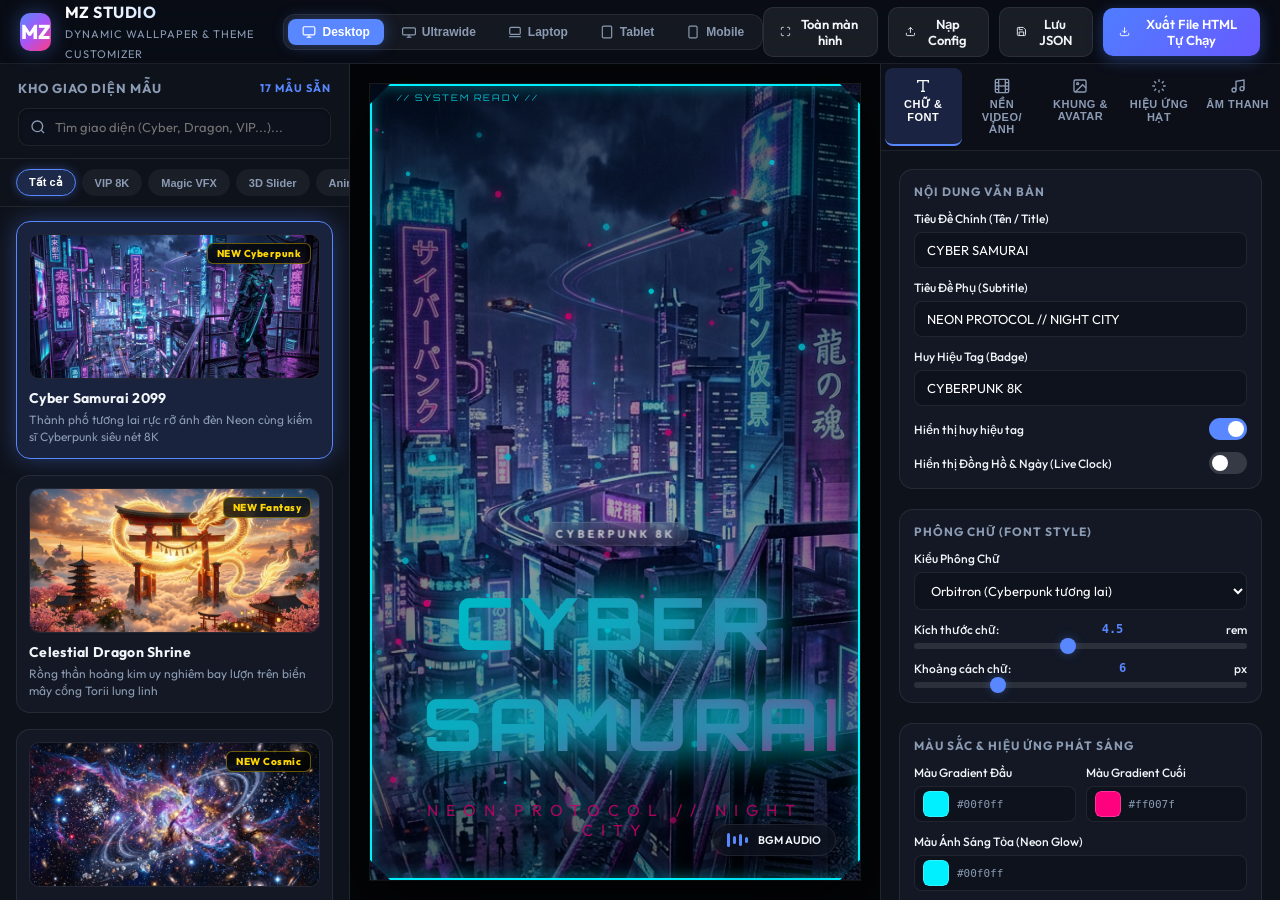
==== commit 7d1141d5: "bigupdate" ====
--- a/index.html
+++ b/index.html
@@ -108,6 +108,7 @@
                         <img id="live-bg-image" src="image/cyber_samurai_city.jpg" alt="Live Background" class="live-bg-image">
                         <div class="ambient-backdrop" id="live-ambient-backdrop" style="display: none;"></div>
                         <div class="parallax-wrap" id="live-parallax-wrap" style="display: none;"></div>
+                        <iframe id="live-bg-iframe" src="" style="display: none; position: absolute; top: 0; left: 0; width: 100%; height: 100%; border: none; z-index: 1; pointer-events: auto;"></iframe>
                     </div>
 
                     <!-- Dark Vignette Overlay -->
@@ -524,6 +525,8 @@
     <div class="toast-container" id="toast-container"></div>
 
     <!-- Application JavaScript Engine -->
+    <script src="https://cdnjs.cloudflare.com/ajax/libs/jszip/3.10.1/jszip.min.js"></script>
+    <script src="studio/js/custom-templates.js"></script>
     <script src="studio/js/templates-data.js"></script>
     <script src="studio/js/particles-engine.js"></script>
     <script src="studio/js/customizer-core.js"></script>
--- a/studio/css/studio.css
+++ b/studio/css/studio.css
@@ -675,8 +675,9 @@
     margin: 0;
     font-size: 4.5rem;
     font-weight: 700;
-    line-height: 1.1;
+    line-height: 1.4; /* Tăng line-height để không cắt chữ trên/dưới */
     letter-spacing: 1px;
+    padding: 0.2em 0.4em; /* Thêm padding để không cắt các nét uốn lượn 2 bên */
     background: linear-gradient(135deg, #ffffff 30%, #a5c9ff 100%);
     -webkit-background-clip: text;
     -webkit-text-fill-color: transparent;
